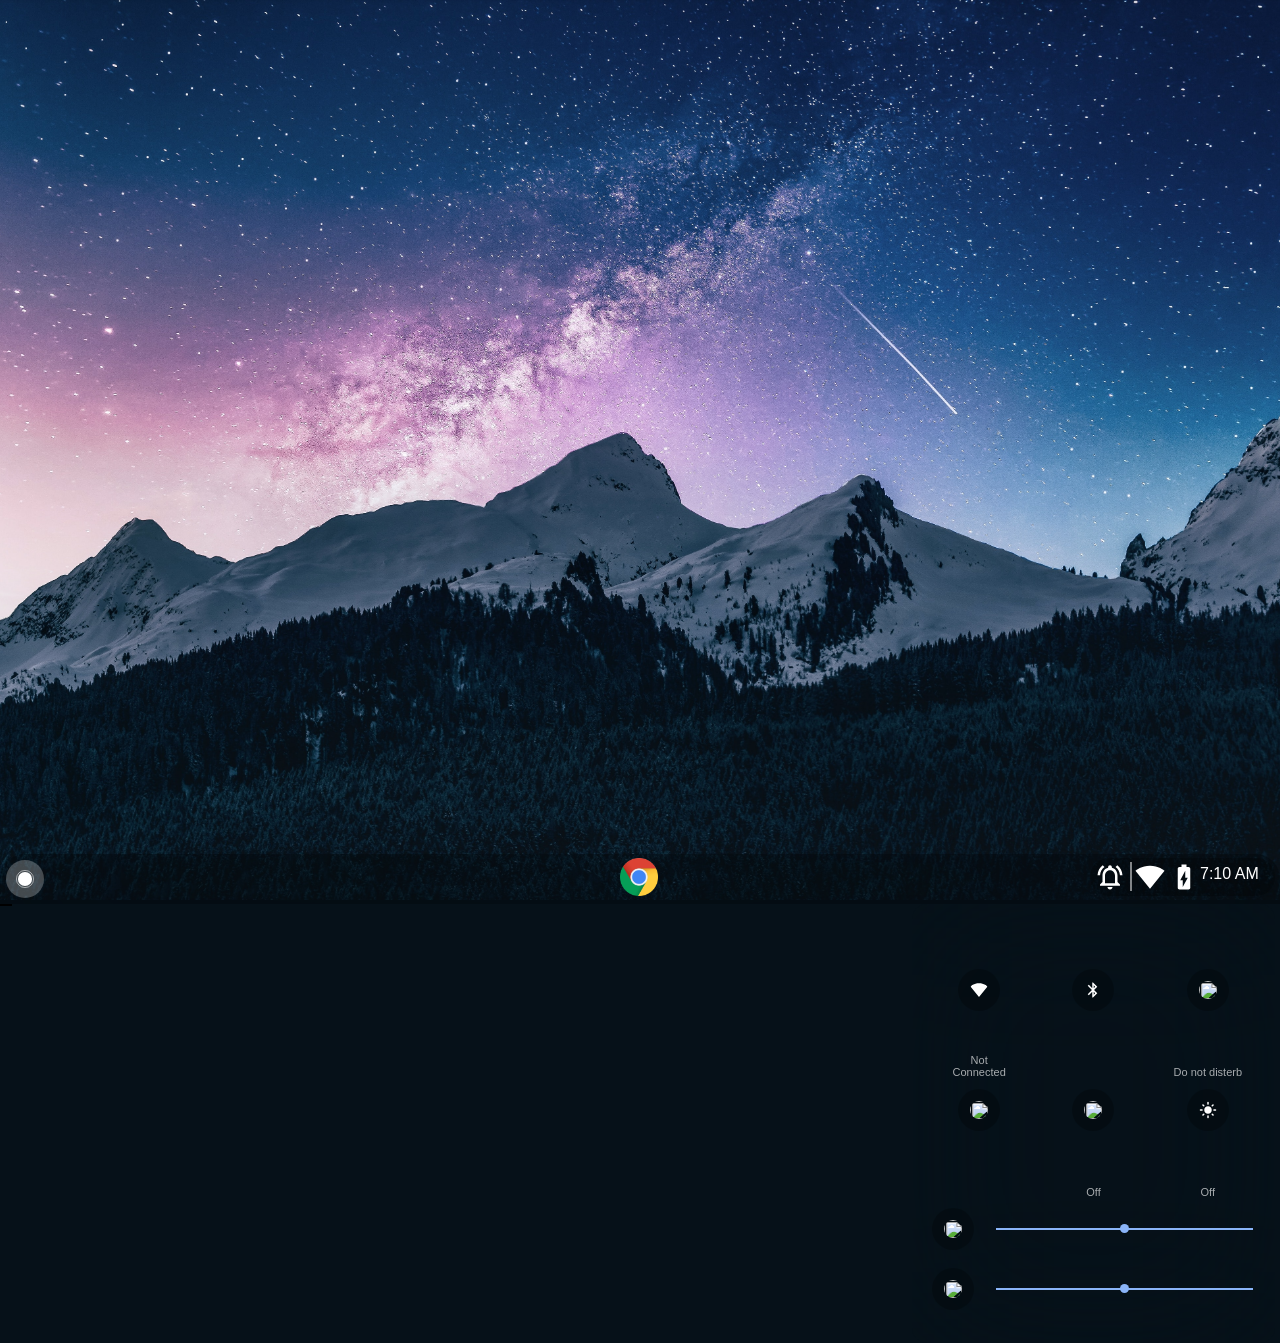
==== Chromebook/Desktop/index.html @ 968b2fc8 "split into submodule" ====
<!DOCTYPE html>
<html>
  <head>
    <!-- Google tag (gtag.js) -->
    <script async src="https://www.googletagmanager.com/gtag/js?id=G-1MG3HKSRY1"></script>
    <script>
    window.dataLayer = window.dataLayer || [];
    function gtag(){dataLayer.push(arguments);}
    gtag('js', new Date());
  
    gtag('config', 'G-1MG3HKSRY1');
    </script>
    <meta charset="utf-8">
    <meta name="viewport" content="width=device-width">
    <title>Computer Simulator | Chromebook</title>
    <link href="style.css" rel="stylesheet" type="text/css" />
	  <script src="script.js"></script>
    <script src="app.js"></script>
    <link rel="preconnect" href="https://fonts.googleapis.com">
    <link href="https://fonts.googleapis.com/icon?family=Material+Icons" rel="stylesheet">
    <link rel="preconnect" href="https://fonts.gstatic.com" crossorigin>
    <link href="https://fonts.googleapis.com/css2?family=Fredoka:wght@700&display=swap" rel="stylesheet">
    <link href="https://fonts.googleapis.com/icon?family=Material+Icons"rel="stylesheet">
    <script src="https://ajax.googleapis.com/ajax/libs/jquery/3.2.1/jquery.min.js"></script>
  </head>
  <body id="body" class="body" onload="main();" onmousemove="menuMore();">
    <div id="nightLight" class="night-light-off"></div>
    <div id="rightClick" class="rightClick">
      <table class="settings-table">
        <tr onclick="autohideShelf();">
          <td>
            <svg xmlns="http://www.w3.org/2000/svg" height="24px" viewBox="0 0 24 24" width="24px" fill="#000000"><path d="M0 0h24v24H0V0zm0 0h24v24H0V0zm0 0h24v24H0V0zm0 0h24v24H0V0z" fill="none"/><path d="M12 6c3.79 0 7.17 2.13 8.82 5.5-.59 1.22-1.42 2.27-2.41 3.12l1.41 1.41c1.39-1.23 2.49-2.77 3.18-4.53C21.27 7.11 17 4 12 4c-1.27 0-2.49.2-3.64.57l1.65 1.65C10.66 6.09 11.32 6 12 6zm-1.07 1.14L13 9.21c.57.25 1.03.71 1.28 1.28l2.07 2.07c.08-.34.14-.7.14-1.07C16.5 9.01 14.48 7 12 7c-.37 0-.72.05-1.07.14zM2.01 3.87l2.68 2.68C3.06 7.83 1.77 9.53 1 11.5 2.73 15.89 7 19 12 19c1.52 0 2.98-.29 4.32-.82l3.42 3.42 1.41-1.41L3.42 2.45 2.01 3.87zm7.5 7.5l2.61 2.61c-.04.01-.08.02-.12.02-1.38 0-2.5-1.12-2.5-2.5 0-.05.01-.08.01-.13zm-3.4-3.4l1.75 1.75c-.23.55-.36 1.15-.36 1.78 0 2.48 2.02 4.5 4.5 4.5.63 0 1.23-.13 1.77-.36l.98.98c-.88.24-1.8.38-2.75.38-3.79 0-7.17-2.13-8.82-5.5.7-1.43 1.72-2.61 2.93-3.53z"/></svg>
          </td>
          <td>
            Autohide Shelf
          </td>
          <td>
            
          </td>
        </tr>
        <tr onclick="changeShelfPos();">
          <td>
            <svg xmlns="http://www.w3.org/2000/svg" enable-background="new 0 0 24 24" height="24px" viewBox="0 0 24 24" width="24px" fill="#000000"><g><rect fill="none" height="24" width="24"/></g><g><path d="M2,6v12h2V8h10v10h2v-2h4v2h2V6H2z M20,8v2h-4V8H20z M16,14v-2h4v2H16z"/></g></svg>
          </td>
          <td>
            Shelf Position
          </td>
          <td>
            <!--&#8250;-->
          </td>
        </tr>
        <tr onclick="openWallpaper();">
          <td>
            <svg xmlns="http://www.w3.org/2000/svg" height="24px" viewBox="0 0 24 24" width="24px" fill="#000000"><path d="M0 0h24v24H0V0z" fill="none"/><path d="M19 5v14H5V5h14m0-2H5c-1.1 0-2 .9-2 2v14c0 1.1.9 2 2 2h14c1.1 0 2-.9 2-2V5c0-1.1-.9-2-2-2zm-4.86 8.86l-3 3.87L9 13.14 6 17h12l-3.86-5.14z"/></svg>
          </td>
          <td>
            Set Wallpaper
          </td>
          <td>
            
          </td>
        </tr>
      </table>
    </div>
    
    <div id="calc-app">
      <div class="calc-app-inner">
        <div class="app-menu">
          <p>Calculator</p>
          <img class="app-menu-close" src="img/close_black_24dp.svg" onclick="closeCalc();">
        </div>
      </div>
    </div>
    
    <!-- <div class="dev-console"> -->
      <div id="devConsole" class="dev-console resizable-win">
        <div id="devConsole-header" class="app-menu">
          <p>Dev Console</p>
          <img class="app-menu-close" src="img/close_black_24dp.svg" onclick="closeApp('devConsole');">
        </div>
        <div class="dev-text-container">
          <p id="devText"><span class="help">--- Type <b><i>@help</i></b> to get help ---</span><br></p>
        </div>
        <div class="dev-input-container">
          <input id="devInput" type="text" onchange="devConsoleInput();">
          <h3 onclick="devConsoleClear();">Clear</h3>
        </div>
      </div>
    <!-- </div> -->
    
    <div id="settingsWallpaper" class="settings">
      <div id="settingsWallpaperheader" class="window-Menu">
        <table>
          <tr>
            <td id="settingsMinimize" class="settings-option" onmousedown="closeWallpaper();" onmouseover="svgHover('settingsExit')" onmousemove="svgLeave('settingsExit')">
              <!--<svg xmlns='http://www.w3.org/2000/svg' height='24px' viewBox='0 0 24 24' width='24px' fill='#000000'><path d='M0 0h24v24H0V0z' fill='none'/><path d='M6 19h12v2H6v-2z'/></svg>-->
              <img id="settingsMinimize_img" src="img/minimize_black_24dp.svg">
            </td>
            <td id="settingsFull" class="settings-option" onclick="" onmouseover="svgHover('settingsFull')" onmousemove="svgLeave('settingsFull')">
              <!--<svg xmlns="http://www.w3.org/2000/svg" height="24px" viewBox="0 0 24 24" width="24px" fill="#000000"><path d="M0 0h24v24H0V0z" fill="none"/><path d="M7 14H5v5h5v-2H7v-3zm-2-4h2V7h3V5H5v5zm12 7h-3v2h5v-5h-2v3zM14 5v2h3v3h2V5h-5z"/></svg>-->
              <img id="settingsFull_img" src="img/fullscreen_black_24dp.svg">
            </td>
            <td id="settingsExit" class="settings-option" onmousedown="closeWallpaper();" onmouseover="svgHover('settingsExit')" onmousemove="svgLeave('settingsExit')">
              <!--<btn><svg xmlns="http://www.w3.org/2000/svg" height="24px" viewBox="0 0 24 24" width="24px" fill="#000000"><path d="M0 0h24v24H0V0z" fill="none"/><path d="M19 6.41L17.59 5 12 10.59 6.41 5 5 6.41 10.59 12 5 17.59 6.41 19 12 13.41 17.59 19 19 17.59 13.41 12 19 6.41z"/></svg></btn>!-->
              <img id="settingsMinimize_img" src="img/minimize_black_24dp.svg">
            </td>
          </tr>
        </table>
      </div>
      <table>
        <tr>
          <td>
            <img id="currentImg" class="currentImg"><!-- src='img/' -->
          </td>
          <td>
            <h3 id="">Currently Set</h3>
            <h2 id="currentImgName"></h2>
          </td>
        </tr>
      </table>
      <hr style="width: 75%; margin-top: -50px;">
      <div class="wallpaper-outer">
        <div class="grid-container">
          <div class="grid-item">
            <img id="selectImg1" class="selectImg" onclick="setCookie('Background', 'img/defaultWallpaper.jpg', 99999999); changeWallpaper('defaultWallpaper.jpg');" src="img/defaultWallpaper.jpg">
          </div>
          <div class="grid-item">
            <img id="selectImg1" class="selectImg" onclick="setCookie('Background', 'img/patrick-tomasso-5hvn-2WW6rY-unsplash.jpg', 99999999); changeWallpaper();" src="img/patrick-tomasso-5hvn-2WW6rY-unsplash.jpg">
          </div>
          <div class="grid-item">
            <img id="selectImg1" class="selectImg" onclick="setCookie('Background', 'img/vadim-sherbakov-NQSWvyVRIJk-unsplash.jpg', 99999999); changeWallpaper();" src="img/vadim-sherbakov-NQSWvyVRIJk-unsplash.jpg">
          </div>
          
          <div class="grid-item">
            <img id="selectImg1" class="selectImg" onclick="setCookie('Background', 'img/sora-sagano-4T_74DQL3qg-unsplash.jpg', 99999999); changeWallpaper();" src="img/sora-sagano-4T_74DQL3qg-unsplash.jpg">
          </div>
          <div class="grid-item">
            <img id="selectImg1" class="selectImg" onclick="setCookie('Background', 'img/lucas-calloch-P-yzuyWFEIk-unsplash.jpg', 99999999); changeWallpaper();" src="img/lucas-calloch-P-yzuyWFEIk-unsplash.jpg">
          </div>
          <div class="grid-item">
            <img id="selectImg1" class="selectImg" onclick="setCookie('Background', 'img/lucas-wesney-s-y2HJElONo-unsplash.jpg', 99999999); changeWallpaper();" src="img/lucas-wesney-s-y2HJElONo-unsplash.jpg">
          </div>
          
          <div class="grid-item">
            <img id="selectImg1" class="selectImg" onclick="setCookie('Background', 'img/keith-misner-h0Vxgz5tyXA-unsplash.jpg', 99999999); changeWallpaper();" src="img/keith-misner-h0Vxgz5tyXA-unsplash.jpg">
          </div>
          <div class="grid-item">
            <img id="selectImg1" class="selectImg" onclick="setCookie('Background', 'img/boxed-water-is-better-3iiyde9Zj8A-unsplash.jpg', 99999999); changeWallpaper();" src="img/boxed-water-is-better-3iiyde9Zj8A-unsplash.jpg">
          </div>
          <div class="grid-item">
            <img id="selectImg1" class="selectImg" onclick="setCookie('Background', 'img/martin-sX4lxBWV0-A-unsplash.jpg', 99999999); changeWallpaper();" src="img/martin-sX4lxBWV0-A-unsplash.jpg">
          </div>
          
          <div class="grid-item">
            <img id="selectImg1" class="selectImg" onclick="setCookie('Background', 'img/gradienta-bKESVqfxass-unsplash.jpg', 99999999); changeWallpaper();" src="img/gradienta-bKESVqfxass-unsplash.jpg">
          </div>
          <div class="grid-item">
            <img id="selectImg1" class="selectImg" onclick="setCookie('Background', 'img/milad-fakurian-CN2FEPXERRI-unsplash.jpg', 99999999); changeWallpaper();" src="img/milad-fakurian-CN2FEPXERRI-unsplash.jpg">
          </div>
          <div class="grid-item">
            <img id="selectImg1" class="selectImg" onclick="setCookie('Background', 'img/richard-horvath-_nWaeTF6qo0-unsplash.jpg', 99999999); changeWallpaper();" src="img/richard-horvath-_nWaeTF6qo0-unsplash.jpg">
          </div>
          
          <div class="grid-item">
            <img id="selectImg1" class="selectImg" onclick="setCookie('Background', 'img/sandro-katalina-k1bO_VTiZSs-unsplash.jpg', 99999999); changeWallpaper();" src="img/sandro-katalina-k1bO_VTiZSs-unsplash.jpg">
          </div>
          <div class="grid-item">
            <img id="selectImg1" class="selectImg" onclick="setCookie('Background', 'img/tim-schmidbauer-TE_lOmkKq04-unsplash.jpg', 99999999); changeWallpaper();" src="img/tim-schmidbauer-TE_lOmkKq04-unsplash.jpg">
          </div>
          <div class="grid-item">
            <img id="selectImg1" class="selectImg" onclick="setCookie('Background', 'img/pgaberski-IDNBHZTamQ8-unsplash.jpg', 99999999); changeWallpaper();" src="img/pgaberski-IDNBHZTamQ8-unsplash.jpg">
          </div>
          
          <div class="grid-item">
            <img id="selectImg1" class="selectImg" onclick="setCookie('Background', 'img/alexander-shatov-sIFCJHrUWPM-unsplash.jpg', 99999999); changeWallpaper();" src="img/alexander-shatov-sIFCJHrUWPM-unsplash.jpg">
          </div>
          <div class="grid-item">
            <img id="selectImg1" class="selectImg" onclick="setCookie('Background', 'img/alexander-shatov-niUkImZcSP8-unsplash.jpg', 99999999); changeWallpaper();" src="img/alexander-shatov-niUkImZcSP8-unsplash.jpg">
          </div>
          <div class="grid-item">
            <img id="selectImg1" class="selectImg" onclick="setCookie('Background', 'img/alexander-shatov-w-qqwn5O-4I-unsplash.jpg', 99999999); changeWallpaper();" src="img/alexander-shatov-w-qqwn5O-4I-unsplash.jpg">
          </div>
          
          <div class="grid-item">
            <img id="selectImg1" class="selectImg" onclick="setCookie('Background', 'img/nielsen101004Studios.png', 99999999); changeWallpaper();" src="img/nielsen101004Studios.png">
          </div>
          <div class="grid-item">
            <div class="form-input-div">
              <label for="file-ip-1">Upload</label>
              <br>
              <input type="file" class="file-input" id="file-ip-1" accept="image/*" onchange="showPreview(event);">
            </div>
          </div>
          <div class="grid-item">
          </div><!-- grid-item -->
        </div><!-- wallpaper-outer -->
      </div><!-- windowMenu -->
    </div><!-- settingsMain -->
    
    
    <!-- Window-Main -->
    <div id="settingsMain" class="settings">
      <div id="windowMenu" class="window-Menu">
        <table>
          <tr>
            <td id="settingsMinimize" class="settings-option" onmousedown="closeWallpaper();" onmouseover="svgHover('settingsExit')" onmousemove="svgLeave('settingsExit')">
              <!--<svg xmlns='http://www.w3.org/2000/svg' height='24px' viewBox='0 0 24 24' width='24px' fill='#000000'><path d='M0 0h24v24H0V0z' fill='none'/><path d='M6 19h12v2H6v-2z'/></svg>-->
              <img id="settingsMinimize_img" src="img/minimize_black_24dp.svg">
            </td>
            <td id="settingsFull" class="settings-option" onclick="" onmouseover="svgHover('settingsFull')" onmousemove="svgLeave('settingsFull')">
              <!--<svg xmlns="http://www.w3.org/2000/svg" height="24px" viewBox="0 0 24 24" width="24px" fill="#000000"><path d="M0 0h24v24H0V0z" fill="none"/><path d="M7 14H5v5h5v-2H7v-3zm-2-4h2V7h3V5H5v5zm12 7h-3v2h5v-5h-2v3zM14 5v2h3v3h2V5h-5z"/></svg>-->
              <img id="settingsFull_img" src="img/fullscreen_black_24dp.svg">
            </td>
            <td id="settingsExit" class="settings-option" onmousedown="closeSettings();" onmouseover="svgHover('settingsExit')" onmousemove="svgLeave('settingsExit')">
              <!--<btn><svg xmlns="http://www.w3.org/2000/svg" height="24px" viewBox="0 0 24 24" width="24px" fill="#000000"><path d="M0 0h24v24H0V0z" fill="none"/><path d="M19 6.41L17.59 5 12 10.59 6.41 5 5 6.41 10.59 12 5 17.59 6.41 19 12 13.41 17.59 19 19 17.59 13.41 12 19 6.41z"/></svg></btn>!-->
              <img id="settingsExit_img" src="img/close_black_24dp.svg">
            </td>
          </tr>
        </table>
      </div>
      <br><br>
      <hr style="width: 75%; margin-top: -50px;">
      <div class="settings-grid-container">
        <div style="" class="settings-item2">
          <b style="font-size: 18px; color: grey">Settings</b>
          <table style="border-spacing: 0 5px;" width="240px">
            <tr class="settings-menu-item">
              <td><img height="20px" src="img/signal_wifi_4_bar_black_24dp.svg"></td>
              <td class="settings-menu-button">Network</td>
            </tr>
            <tr class="settings-menu-item">
              <td><img height="20px" src="img/bluetooth_FILL0_wght400_GRAD0_opsz24.svg"></td>
              <td class="settings-menu-button">Bluetooth</td>
            </tr>
            <tr class="settings-menu-item">
              <td><img height="20px" src="img/smartphone_FILL0_wght400_GRAD0_opsz24.svg"></td>
              <td class="settings-menu-button">Connected Devices</td>
            </tr>
            <tr class="settings-menu-item">
              <td><img height="20px" src="img/account_circle_black_24dp.svg"></td>
              <td class="settings-menu-button">Accounts</td>
            </tr>
            <tr class="settings-menu-item">
              <td><img height="20px" src="img/laptop_chromebook_FILL0_wght400_GRAD0_opsz24.svg"></td>
              <td class="settings-menu-button">Device</td>
            </tr>
            <tr class="settings-menu-item">
              <td><img height="20px" src="img/brush_FILL0_wght400_GRAD0_opsz24.svg"></td>
              <td class="settings-menu-button">Personalization</td>
            </tr>
            <tr class="settings-menu-item">
              <td><img height="20px" src="img/search_black_24dp.svg"></td>
              <td class="settings-menu-button">Search and Assistant</td>
            </tr>
            <tr class="settings-menu-item">
              <td><img height="20px" src="img/security_FILL0_wght400_GRAD0_opsz24.svg"></td>
              <td class="settings-menu-button">Security and Privacy</td>
            </tr>
            <tr class="settings-menu-item">
              <td><img height="20px" src="img/apps_FILL0_wght400_GRAD0_opsz24.svg"></td>
              <td class="settings-menu-button">Apps</td>
            </tr>
          </table>
        </div>
        <!--<div class="settings-item1">
          <div id="settingSearch" class="settingSearch">
            <table class="settings-search-outer">
              <tr class="settings-search-inner">
                <td>
                  <img class="settings-search-img" src="img/search_black_24dp.svg">
                </td>
                <td>
                  <input id="settingsSearchImg" class="settings-search-input" type="input" placeholder="Search settings">
                </td>
              </tr>
            </table>
          </div>
        </div>!-->
        <div id="settingsDashboard" class="settings-dashboard">
        <div>
          <div class="settings-dashboard-inner">
            <div class="settings-card">
              
              <p class="card-header">Network</p>
              <div class="card-inner">
                <div class="card-row">
                  <div class="card-row-left">
                    <img src="img/signal_wifi_4_bar_black_24dp.svg">
                    <div class="card-row-text">
                      <p class="card-row-header">Wi-Fi</p>
                      <p class="card-row-sub">Off</p>
                    </div>
                  </div>
                  <div class="card-row-right">
                    <p class="card-row-open">></p>
                  </div>
                </div>
                <hr>
                <div class="card-row">
                  <div class="card-row-left">
                    <div class="card-row-text">
                      <p class="card-row-header">Add Connection</p>
                    </div>
                  </div>
                  <div class="card-row-right">
                    <p class="card-row-open">></p>
                  </div>
                </div>
              </div>
              
              <br>
              
              <p class="card-header">Network</p>
              <div class="card-inner">
                <div class="card-row">
                  <div class="card-row-left">
                    <img src="img/bluetooth_FILL0_wght400_GRAD0_opsz24.svg">
                    <div class="card-row-text">
                      <p class="card-row-header">Bluetooth</p>
                      <p class="card-row-sub">Off</p>
                    </div>
                  </div>
                  <div class="card-row-right">
                    <p class="card-row-open">></p>
                  </div>
                </div>
              </div>
              
              <br>
              
              <p class="card-header">Connected Devices</p>
              <div class="card-inner">
                <div class="card-row">
                  <div class="card-row-left">
                    <img src="img/smartphone_FILL0_wght400_GRAD0_opsz24.svg">
                    <div class="card-row-text">
                      <p class="card-row-header">Android Phone</p>
                      <p class="card-row-sub">No eligible devices. <a href="https://support.google.com/chromebook/?p=multi_device&b=celes-signed-mp-v2keys">Learn more</a></p>
                    </div>
                  </div>
                  <div class="card-row-right">
                    <p class="card-row-open">></p>
                  </div>
                </div>
                <hr>
                <div class="card-row">
                  <div class="card-row-left">
                    <img src="img/mobile_screen_share_black_24dp.svg">
                    <div class="card-row-text">
                      <p class="card-row-header">Nearby Share</p>
                      <p class="card-row-sub">Share files with people around you. <a href="https://support.google.com/chromebook/?p=multi_device&b=celes-signed-mp-v2keys">Learn more</a></p>
                    </div>
                  </div>
                  <div class="card-row-right">
                    <p class="card-row-open">></p>
                  </div>
                </div>
              </div>
              
              <br>
              
              <p class="card-header">Accounts</p>
              <div class="card-inner">
                <div class="card-row">
                  <div class="card-row-left">
                    <img src="img/account_circle_black_24dp.svg">
                    <div class="card-row-text">
                      <p class="card-row-header">Currently signed in as <span id="settings-user"></span></p>
                      <p class="card-row-sub">1 Google Account</p>
                    </div>
                  </div>
                  <div class="card-row-right">
                    <p class="card-row-open">></p>
                  </div>
                </div>
                <hr>
                <div class="card-row">
                  <div class="card-row-left">
                    <img src="img/sync_black_24dp.svg">
                    <div class="card-row-text">
                      <p class="card-row-header">Sync and Google services</p>
                    </div>
                  </div>
                  <div class="card-row-right">
                    <p class="card-row-open">></p>
                  </div>
                </div>
              </div>
              
              <br>
              
              <p class="card-header">Device</p>
              <div class="card-inner">
                <div class="card-row">
                  <div class="card-row-left">
                    <div class="card-row-text">
                      <p class="card-row-header">Touchpad</p>
                    </div>
                  </div>
                  <div class="card-row-right">
                    <p class="card-row-open">></p>
                  </div>
                </div>
                
                <hr>
                <div class="card-row">
                  <div class="card-row-left">
                    <div class="card-row-text">
                      <p class="card-row-header">Keyboard</p>
                    </div>
                  </div>
                  <div class="card-row-right">
                    <p class="card-row-open">></p>
                  </div>
                </div>
                
                <hr>
                <div class="card-row">
                  <div class="card-row-left">
                    <div class="card-row-text">
                      <p class="card-row-header">Displays</p>
                    </div>
                  </div>
                  <div class="card-row-right">
                    <p class="card-row-open">></p>
                  </div>
                </div>
                
                <hr>
                <div class="card-row">
                  <div class="card-row-left">
                    <div class="card-row-text">
                      <p class="card-row-header">Storage Managment</p>
                    </div>
                  </div>
                  <div class="card-row-right">
                    <p class="card-row-open">></p>
                  </div>
                </div>
                
                <hr>
                <div class="card-row">
                  <div class="card-row-left">
                    <div class="card-row-text">
                      <p class="card-row-header">Keyboard</p>
                    </div>
                  </div>
                  <div class="card-row-right">
                    <p class="card-row-open">></p>
                  </div>
                </div>
              </div>
              
              <br>
              
              <p class="card-header">Personalization</p>
              <div class="card-inner">
                <div class="card-row">
                  <div class="card-row-left">
                    <div class="card-row-text">
                      <p class="card-row-header">Change device account image</p>
                    </div>
                  </div>
                  <div class="card-row-right">
                    <p class="card-row-open">></p>
                  </div>
                </div>
                
                <hr>
                <div class="card-row">
                  <div class="card-row-left">
                    <div class="card-row-text">
                      <p class="card-row-header">Wallpaper</p>
                      <p class="card-row-sub">Open the wallpaper app</p>
                    </div>
                  </div>
                  <div class="card-row-right">
                    <p class="card-row-open">></p>
                  </div>
                </div>
                
                <hr>
                <div class="card-row">
                  <div class="card-row-left">
                    <div class="card-row-text">
                      <p class="card-row-header">Screen saver</p>
                      <p class="card-row-sub">Disabled</p>
                    </div>
                  </div>
                  <div class="card-row-right">
                    <p class="card-row-open">></p>
                  </div>
                </div>
              </div>
              
              <br>
              
              <p class="card-header">Search and Assistant</p>
              <div class="card-inner">
                <div class="card-row">
                  <div class="card-row-left">
                    <div class="card-row-text">
                      <p class="card-row-header">Search</p>
                    </div>
                  </div>
                  <div class="card-row-right">
                    <p class="card-row-open">></p>
                  </div>
                </div>
                
                <hr>
                <div class="card-row">
                  <div class="card-row-left">
                    <div class="card-row-text">
                      <p class="card-row-header">Google Assistant</p>
                      <p class="card-row-sub">Enabled</p>
                    </div>
                  </div>
                  <div class="card-row-right">
                    <p class="card-row-open">></p>
                  </div>
                </div>
              </div>
              
              <br>
              
              <p class="card-header">Security and Privacy</p>
              <div class="card-inner">
                <div class="card-row">
                  <div class="card-row-left">
                    <div class="card-row-text">
                      <p class="card-row-header">Lock Screen</p>
                      <p class="card-row-sub">Sign in automatically</p>
                    </div>
                  </div>
                  <div class="card-row-right">
                    <p class="card-row-open">></p>
                  </div>
                </div>
                
                <hr>
                <div class="card-row">
                  <div class="card-row-left">
                    <div class="card-row-text">
                      <p class="card-row-header">Manage other people</p>
                    </div>
                  </div>
                  <div class="card-row-right">
                    <p class="card-row-open">></p>
                  </div>
                </div>
                
                <hr>
                <div class="card-row">
                  <div class="card-row-left">
                    <div class="card-row-text">
                      <p class="card-row-header">Help improve ChromeOS features</p>
                      <p class="card-row-sub">Automatically sends crash reports as well as diagnostic and usage data to Google</p>
                    </div>
                  </div>
                  <div class="card-row-right">
                    <p class="card-row-open">></p>
                  </div>
                </div>
                
                <hr>
                <div class="card-row">
                  <div class="card-row-left">
                    <div class="card-row-text">
                      <p class="card-row-header">Suggest new content to explore</p>
                      <p class="card-row-sub">Includes apps, webpages, and more. Sends statistics to improve suggestions only if you’ve chosen to share usage data. <a href="https://support.google.com/chromebook/?p=explorecontent">Learn more</a></p>
                    </div>
                  </div>
                  <div class="card-row-right">
                    <p class="card-row-open">></p>
                  </div>
                </div>
                
                <hr>
                <div class="card-row">
                  <div class="card-row-left">
                    <div class="card-row-text">
                      <p class="card-row-header">Enable Verified Acces</p>
                    </div>
                  </div>
                  <div class="card-row-right">
                    <p class="card-row-open">></p>
                  </div>
                </div>
                
                <hr>
                <div class="card-row">
                  <div class="card-row-left">
                    <div class="card-row-text">
                      <p class="card-row-header">Use secure DNS</p>
                      <p class="card-row-sub">Determines how to connect to websites over a secure connection</p>
                    </div>
                  </div>
                  <div class="card-row-right">
                    <p class="card-row-open">></p>
                  </div>
                </div>
              </div>
              
              <br>
              
              <p class="card-header">Security and Privacy</p>
              <div class="card-inner">
                <div class="card-row">
                  <div class="card-row-left">
                    <div class="card-row-text">
                      <p class="card-row-header">Lock Screen</p>
                      <p class="card-row-sub">Sign in automatically</p>
                    </div>
                  </div>
                  <div class="card-row-right">
                    <p class="card-row-open">></p>
                  </div>
                </div>
                
                <hr>
                <div class="card-row">
                  <div class="card-row-left">
                    <div class="card-row-text">
                      <p class="card-row-header">Manage other people</p>
                    </div>
                  </div>
                  <div class="card-row-right">
                    <p class="card-row-open">></p>
                  </div>
                </div>
                
                <hr>
                <div class="card-row">
                  <div class="card-row-left">
                    <div class="card-row-text">
                      <p class="card-row-header">Help improve ChromeOS features and performance</p>
                      <p class="card-row-sub">Automatically sends crash reports as well as diagnostic and usage data to Google</p>
                    </div>
                  </div>
                  <div class="card-row-right">
                    <p class="card-row-open">></p>
                  </div>
                </div>
                
                <hr>
                <div class="card-row">
                  <div class="card-row-left">
                    <div class="card-row-text">
                      <p class="card-row-header">Suggest new content to explore</p>
                      <p class="card-row-sub">Includes apps, webpages, and more. Sends statistics to improve suggestions only if you’ve chosen to share usage data. <a href="https://support.google.com/chromebook/?p=explorecontent">Learn more</a></p>
                    </div>
                  </div>
                  <div class="card-row-right">
                    <p class="card-row-open">></p>
                  </div>
                </div>
              </div>
                
                <hr>
                <p class="card-header">Security and Privacy</p>
                <div class="card-inner">
                <div class="card-row">
                  <div class="card-row-left">
                    <div class="card-row-text">
                      <p class="card-row-header">Manage your apps</p>
                    </div>
                  </div>
                  <div class="card-row-right">
                    <p class="card-row-open">></p>
                  </div>
                </div>
                
                <hr>
                <div class="card-row">
                  <div class="card-row-left">
                    <div class="card-row-text">
                      <p class="card-row-header">Notifications</p>
                      <p class="card-row-sub">29 Apps</p>
                    </div>
                  </div>
                  <div class="card-row-right">
                    <p class="card-row-open">></p>
                  </div>
                </div>
                
                <hr>
                <div class="card-row">
                  <div class="card-row-left">
                    <div class="card-row-text">
                      <p class="card-row-header">Google Play Store</p>
                      <p class="card-row-sub">Install apps and games from Google Play on your Chromebook. Learn more</p>
                    </div>
                  </div>
                  <div class="card-row-right">
                    <p class="card-row-open">></p>
                  </div>
                </div>
                
                <hr>
                <div class="card-row">
                  <div class="card-row-left">
                    <div class="card-row-text">
                      <p class="card-row-header">Restore apps on restore</p>
                      <p class="card-row-sub">Install apps and games from Google Play on your Chromebook. Learn more</p>
                    </div>
                  </div>
                  <div class="card-row-right">
                    <p class="card-row-open">></p>
                  </div>
                </div>
              </div>
              </div>
              
            </div>
          </div>
          <!-- <table class="settings-dashboard-inner" id="connectionsItem">
            <p>Network</p>
            <tr style="border: 1px solid black;" class="settings-item6">
              <div>
                <img class="settings-element-icon" src="img/signal_wifi_4_bar_black_24dp.svg">
                <div class="settings-element settings-element-name" style="width: 150px">
                  Wi-Fi
                </div>
                <div class="settings-element settings-element-right">
                  <div style="width: 20px; text-align:center; margin-left: 862px;">|</div>
                  <div style="width: 40px; text-align:center;;">></div>
                </div>
              </div>
              <hr>
              <div>
                <div class="settings-element">
                  Other
                </div>
                <div class="settings-element">
                  
                </div>
                <div class="settings-element">
                  
                </div>
                <div class="settings-element">
                  Icon 4
                </div>
              </div>
            </tr>
            
            <p>Bluetooth</p>
            <tr class="settings-item6">
              
            </tr>
            
            <p>Connected Devices</p>
            <tr class="settings-item6">
              
            </tr>
            
            <p>Accounts</p>
            <tr class="settings-item6">
              
            </tr>
            
            <p>Device</p>
            <tr class="settings-item6">
              
            </tr>
            
            <p>Personalization</p>
            <tr class="settings-item6">
              
            </tr>
            
            <p>Search and Assistant</p>
            <tr class="settings-item6">
              
            </tr>
            
            <p>Security and Privacy</p>
            <tr class="settings-item6">
              
            </tr>
            
            <p>Apps</p>
            <tr class="settings-item6">
              
            </tr>
            
            <p>Personalization</p>
            <tr class="settings-item6">
              
            </tr>
            
            <p>Date and time</p>
            <tr class="settings-item6">
              
            </tr>
            
            <p>Language and inputs</p>
            <tr class="settings-item6">
              
            </tr>
            
            <p>Files</p>
            <tr class="settings-item6">
              
            </tr>
            
            <p>Print and scan</p>
            <tr class="settings-item6">
              
            </tr>
            
            <p>Developers</p>
            <tr class="settings-item6">
              
            </tr>
            
            <p>Accessibility</p>
            <tr class="settings-item6">
              
            </tr>
            
            <p>Reset Settings</p>
            <tr class="settings-item6">
              
            </tr>
          </table> !-->
        </div>
        </div>
        <div class="settings-item6">
          Accounts
          <table id="accountsItem">
            
          </table>
        </div>
        <div class="settings-item7">
          Device
          <table id="deviceItem">
            
          </table>
        </div>
        <div class="settings-item8">
          Personalization
          <table id="personalizationItem">
            
          </table>
        </div>
        <div class="settings-item9">
          Security
          <table id="securityItem">
            
          </table>
        </div>
      </div>
      
    </div><!-- settingsMain -->
    <!-- onfocus="FocusApp($(this), true);" onfocus="FocusApp($(this));"-->
    <!-- <div id="window-App" class="window-App resizable-win" onclick="document.getElementById('searchApps').className = 'searchApps-Closed'"> -->
      <div id="app-Chrome" class="window-App resizable-win" onclick="document.getElementById('searchApps').className = 'searchApps-Closed';">
        <div id="app-Chrome-header"> 
          <div id="windowMenu" class="window-Menu">
            <table>
              <tr>
                <td id="settingsMinimize" class="settings-option" onmousedown="closeApp('app-Chrome');" onmouseover="svgHover('settingsExit')" onmousemove="svgLeave('settingsExit')">
                  <!--<svg xmlns='http://www.w3.org/2000/svg' height='24px' viewBox='0 0 24 24' width='24px' fill='#000000'><path d='M0 0h24v24H0V0z' fill='none'/><path d='M6 19h12v2H6v-2z'/></svg>-->
                  <img id="settingsMinimize_img" src="img/minimize_black_24dp.svg">
                </td>
                <td id="settingsFull" class="settings-option" onclick="" onmouseover="svgHover('settingsFull')" onmousemove="svgLeave('settingsFull')">
                  <!--<svg xmlns="http://www.w3.org/2000/svg" height="24px" viewBox="0 0 24 24" width="24px" fill="#000000"><path d="M0 0h24v24H0V0z" fill="none"/><path d="M7 14H5v5h5v-2H7v-3zm-2-4h2V7h3V5H5v5zm12 7h-3v2h5v-5h-2v3zM14 5v2h3v3h2V5h-5z"/></svg>-->
                  <img id="settingsFull_img" src="img/fullscreen_black_24dp.svg">
                </td>
                <td id="settingsExit" class="settings-option" onmousedown="closeApp('app-Chrome');" onmouseover="svgHover('settingsExit')" onmousemove="svgLeave('settingsExit')">
                  <!--<btn><svg xmlns="http://www.w3.org/2000/svg" height="24px" viewBox="0 0 24 24" width="24px" fill="#000000"><path d="M0 0h24v24H0V0z" fill="none"/><path d="M19 6.41L17.59 5 12 10.59 6.41 5 5 6.41 10.59 12 5 17.59 6.41 19 12 13.41 17.59 19 19 17.59 13.41 12 19 6.41z"/></svg></btn>!-->
                  <img id="settingsExit_img" src="img/close_black_24dp.svg">
                </td>
              </tr>
            </table>
          </div><!-- windowMenu -->
        </div>
        <div id="Chrome-inner" class="Chrome-inner">
          <img id="app-Chrome-Logo" class="app-Chrome-Logo" src="img/googlelogo_color_272x92dp.png">
          <div id="search-Chrome" class="searchApps-Chrome">
            <img id="app-Chrome-SearchImg" class="app-Chrome-SearchImg" onclick="openApp('app-Chrome');" src="img/search_black_24dp.svg">
            <input id="app-Chrome-Input" class="app-Chrome-Input" type="input" onchange="googleSearch(this.value);">
          </div>
        </div>
        <!-- <iframe id="chrome-iframe" src="https://www.youtube.com/embed/uD4izuDMUQA?rel=0&modestbranding=1&autohide=1&showinfo=0&controls=0" frameborder="0" allowfullscreen></iframe> -->
      </div><!-- app-Chrome -->
    <!-- </div>window-App -->
    
    <div id="desktop" class="desktop" onmouseenter="deskClick();" onmousedown="closeWallpaper();" onclick="rightClick('close'); deskClick();">
      <img id="background" class="background" src="img/defaultWallpaper.jpg" alt="defaultWallpaper">
      <div id="searchApps" class="searchApps-Closed">
        <div id="searchApps-Center" class="searchApps-Center">
          <br>
          <img id="searchApps-Center-Drag" class="searchApps-Center-Drag" src="img/keyboard_arrow_up_white_24dp.svg" onclick="toggleSearchAppsBig();">
          <div id="searchApps-Chrome" class="searchApps-Chrome">
            <img id="searchChromeApp" class="searchChromeApp" onclick="openApp('app-Chrome');" src="img/search_black_24dp.svg">
            <input id="searchChromeInput" class="searchChromeInput" type="input" onchange="googleSearch(this.value);">
          </div>
        </div>  <!-- searchApps-Center -->
        <div id="searchApps-Apps">
          <div id="Apps-Container">
            
          </div>
        </div>
      </div><!-- searchApps -->
      <div class="deskMenuHover" onmouseover="showDesk()" onmouseleave="hideDesk()"></div>
      <div id="deskMenu" class="deskMenu" onmouseover="showDesk()" onmouseleave="hideDesk()">
        <svg onclick="toggleSearchApps();" height="50px" id="chromeApps" class="chromeApps" xmlns="http://www.w3.org/2000/svg" xmlns:xlink="http://www.w3.org/1999/xlink" viewBox="0 0 480 480" shape-rendering="geometricPrecision" text-rendering="geometricPrecision"><ellipse rx="49.20027" ry="49.20027" transform="matrix(3.709339 0 0 3.709339 240 240)" fill="#fff" fill-opacity="0.25" stroke-width="0"/><ellipse rx="49.20027" ry="49.20027" transform="matrix(1.676191 0 0 1.676191 240 240)" fill="rgba(210,219,237,0)" stroke="#fff" stroke-width="3"/><ellipse rx="49.20027" ry="49.20027" transform="matrix(1.379491 0 0 1.379484 240 240)" fill="#fff" stroke="rgba(255,255,255,0)" stroke-width="3"/></svg>
        <p id="log"></p>
        <div id="desktopMenu-Center" class="desktopMenu-Center">
          <img id="chromeApp" class="chromeApp" onclick="openApp('app-Chrome');" onmouseover="changeHoverMenu('Chrome <br> <b>Exit: Ctrl+W</b>', 'open')" onmouseleave="changeHoverMenu('', 'close')" src="img/Google_Chrome_icon_(September_2014).svg.png">
        </div><!-- deskMenu-Center -->
        <div id="desktopMenu-Right" class="desktopMenu-Right">
          <div id="desktopMenu-More" class="desktopMenu-More" onmousedown="toggleMoreOptions();">
            <img id="desktopMenu-More-Notif" class="desktopMenu-More-Notif" src="img/notifications_active_white_24dp.svg">
            <hr id="desktopMenu-More-Divider" class="desktopMenu-More-Divider">
            <img id="desktopMenu-More-Wifi" class="desktopMenu-More-Wifi" src="img/signal_wifi_4_bar_white_24dp.svg" onmouseover="hoverMenuWifiSet();" onmouseleave="changeHoverMenu('', 'close')">
            <img id="desktopMenu-More-Batt" class="desktopMenu-More-Batt" src="img/battery_unknown_white_24dp.svg" onmouseover="hoverMenuBatteryGet();" onmouseleave="changeHoverMenu('', 'close')">
            <p id="desktopMenu-More-Time" class="desktopMenu-More-Time" onmouseover="getDate('hoverMenu-Text')" onmouseleave="changeHoverMenu('', 'close')"></p>
          </div><!-- deskMenu-More -->
        </div><!-- desktopMenu-Right -->
      </div><!-- deskMenu -->
      <div id="desktopMenu-More-Options" class="desktopMenu-More-Options-Closed" onmouseover="showDesk()" onmouseleave="hideDesk(); if(autoHide == true){toggleMoreOptions();}">
        <div id="desktopMenu-More-Options-Body" class="desktopMenu-More-Options-Closed-Body">
          <div id="desktopMenu-More-Options-Acc" class="desktopMenu-More-Options-Acc-Closed"></div>
          <div id="desktopMenu-More-Options-SignOut" class="desktopMenu-More-Options-SignOut-Closed" onclick="logOut(); console.log('Loging Out')"><div id="desktopMenu-More-Options-SignOut-Inner" class="desktopMenu-More-Options-SignOut-Closed-Inner" style="padding: 6px; width: 60px;">Sign out</div></div>
          <div id="desktopMenu-More-Options-Power" class="desktopMenu-More-Options-Power-Closed" onclick="power();"></div>
          <div id="desktopMenu-More-Options-Lock" class="desktopMenu-More-Options-Lock-Closed" onclick="lock();"></div>
          <div id="desktopMenu-More-Options-Settings" class="desktopMenu-More-Options-Settings-Closed" onclick="openSettings(); toggleMoreOptions();"></div>
          <div id="desktopMenu-More-Options-Dev" class="desktopMenu-More-Options-Dev-Closed" onclick="openApp('devConsole'); toggleMoreOptions();"></div>
          <div id="desktopMenu-More-Options-Big" class="desktopMenu-More-Options-Big-Open">
            <div class="desktopMenu-More-Options-Big-Inner">
              <div class="desktopMenu-More-Options-Big-Row">
                <div class="desktopMenu-More-Options-Big-Item">
                  <img id="Menu-Wifi-Icon" src="img/signal_wifi_4_bar_white_24dp.svg">
                  <div>
                    <p id="Menu-Wifi-Status">Wifi</p>
                    <p id="Menu-Wifi-SubStatus" class="subtitle">Not Connected</p>
                  </div>
                </div>
                <div class="desktopMenu-More-Options-Big-Item">
                  <img id="Menu-Bluetooth-Icon" src="img/bluetooth_white_24dp.svg">
                  <div>
                    <p id="Menu-Bluetooth-Status">Bluetooth</p>
                    <!-- <p class="subtitle">Off</p> !-->
                  </div>
                </div>
                <div class="desktopMenu-More-Options-Big-Item">
                  <img src="img/donotdisturb.svg">
                  <div>
                    <p>Notifications</p>
                    <p class="subtitle">Do not disterb</p>
                  </div>
                </div>
              </div>

              <div class="desktopMenu-More-Options-Big-Row">
                <div class="desktopMenu-More-Options-Big-Item">
                  <img src="img/screencapture.svg">
                  <div>
                    <p>Screen <br> Capture</p>
                  </div>
                </div>
                <div class="desktopMenu-More-Options-Big-Item">
                  <img src="img/nearbyvisibility.svg">
                  <div>
                    <p>Nearby Visibility</p>
                    <p class="subtitle">Off</p>
                  </div>
                </div>
                <div class="options-circ-btn desktopMenu-More-Options-Big-Item">
                  <img id="Menu-NightLight-Icon" src="img/day_mode_white.svg" onclick="toggleNightLight();">
                  <div class="">
                    <p>Night Light</p>
                    <p id="Menu-NightLight-SubStatus" class="subtitle">Off</p>
                  </div>
                </div>
              </div>
            </div>
          </div>
          
          <div class="desktopMenu-More-Options-Range">
            <div class="desktopMenu-More-Options-Range-Inner">
              <div class="desktopMenu-More-Options-Range-Row">
                <img src="img/volume.svg">
                <input type="range" value=50 min=0 max=100/>
              </div>
              <div class="desktopMenu-More-Options-Range-Row">
                <img src="img/volume.svg">
                <input type="range" value=50 min=0 max=100/>
              </div>
            </div>
          </div>
            
        </div>
      </div><!-- desktopMenuMoreOptions -->
    </div><!-- desktop -->
    <div id="hoverMenu" class="hoverMenu">
      <p id="hoverMenu-Text" class="hoverMenu-Text"></p>
  </div>
  </body>
</html>
---- Chromebook/Desktop/style.css ----
:root {
  --menuHeight: 50px;
}

.body {
  margin: 0;
  font-family: 'Noto Sans', sans-serif;
  background-color: #061119;
  overflow: hidden;
}

.body-debug {
  margin: 0;
  font-family: 'Noto Sans', sans-serif;
  background-color: #061119;
  overflow: show;
}

.desktop {
  background-color: #061119;
}

.background {
  width: 100vw;
  height: 100vh;
  object-fit:cover;
}

/* Desktop Menu */
.deskMenuHover {
  width: 100vw;
  height: var(--menuHeight);
  position: fixed;
  margin-top: calc(var(--menuHeight) / -1);
  border-top-left-radius: 25px;
  border-top-right-radius: 25px;
  z-index: 999;
}

.deskMenu {
  width: 100vw;
  height: var(--menuHeight);
  position: fixed;
  background-color: rgba(0, 0, 0, 0.25);
  margin-top: calc(var(--menuHeight) / -1);
  border-top-left-radius: 25px;
  border-top-right-radius: 25px;
  z-index: 1000;
  transition-duration: 1s;
  backdrop-filter: blur(75px);
  webkit-backdrop-filter: blur(75px);
}

.deskMenu-hidden {
  width: 100vw;
  height: var(--menuHeight);
  position: fixed;
  background-color: rgba(0, 0, 0, 0.25);
  margin-top: calc(var(--menuHeight));
  border-top-left-radius: 25px;
  border-top-right-radius: 25px;
  z-index: 1000;
  transition-duration: 1s;
  backdrop-filter: blur(75px);
  webkit-backdrop-filter: blur(75px);
}

/* Search Apps SVG */
.chromeApps {
  float: left;
  cursor: pointer;
}

#searchApps {
  display: flex;
  align-items: center;
  flex-flow: column nowrap;
  flex-grow: auto;
}

/* Search Apps Button (Meta action) */
.searchApps-Closed {
  width: 100vw;
  height: var(--menuHeight);
  position: fixed;
  background-color: rgba(255, 255, 255, 0);
  color: rgba(0, 0, 0, 0);
  margin-top: calc(var(--menuHeight) / -1);
  border-top-left-radius: 25px;
  border-top-right-radius: 25px;
  transition-duration: 0.5s;
  visibility: hidden;
  z-index: 1000;
  backdrop-filter: blur(75px);
  webkit-backdrop-filter: blur(75px);
}

.searchApps-Open {
  width: 100vw;
  height: calc(var(--menuHeight) + 232px);
  position: fixed;
  background-color: rgba(0, 0, 0, 0.25);
  color: rgba(0, 0, 0, 1);
  margin-top: calc(calc(var(--menuHeight) + 232px) / -1);
  border-top-left-radius: 25px;
  border-top-right-radius: 25px;
  transition-duration: 0.5s;
  visibility: show;
  z-index: 1000;
  backdrop-filter: blur(75px);
  webkit-backdrop-filter: blur(75px);
}

.searchApps-More {
  width: 100vw;
  height: calc(100vh);
  position: fixed;
  background-color: rgba(0, 0, 0, 0.25);
  color: rgba(0, 0, 0, 1);
  margin-top: calc(-100vh);
  border-top-left-radius: 0;
  border-top-right-radius: 0;
  transition-duration: 0.5s;
  visibility: show;
  z-index: 1000;
  backdrop-filter: blur(75px);
  webkit-backdrop-filter: blur(75px);
}

.searchApps-Center {
  width: 560px;
  display: flex;
  align-items: center;
  flex-direction: column;
  margin-bottom: 50px;
}

#searchApps-Apps {
  position: relative;
  background: green;
  transition-duration: 0.5s;
  opacity: 0;
  height: 75%;
  width: 75%;
  display: flex;
  justify-content: left;
}

#Apps-Container {
  --icon-dimension: 100px;
  background: rgba(0, 0, 0, 0.6);
  position: relative;
  height: 100%;
  width: 95%;
  display: grid;
  grid-template-columns: repeat(5, minmax(100px, 1fr)); /* Adjust 100px as needed */
  gap: 1rem; /* Adjust as needed for spacing between items */
  justify-items: center;
  align-content: start;
  row-gap: 90px;
  /* display: flex;
  flex-flow: row wrap;
  column-gap: calc(111% / 5 - var(--icon-dimension));
  row-gap: calc(111% / 4 - var(--icon-dimension)); */
}

.searchApps-Chrome {
  width: 560px;
  height: 50px;
  background-color: white;
  margin-left: calc(50% - 280px);
  margin-top: 80px;
  transition-duration: 0.5s;
  border-radius: 50px;
  display: flex;
  justify-content: center;
}


/* Pinned Apps */
.desktopMenu-Center {
    display: inline-block;
    margin-left: calc(50vw - calc(var(--menuHeight) + 20px));/* desktop menu apps */
    margin-top: calc(calc(var(--menuHeight) / -1) + 38px);
    width:100px;
}

.desktopMenu-Right {
  float:right;
  width: auto;
  margin-right: 5px;
}

.desktopMenu-More {
  background-color: rgba(0, 0, 0, 0.25);
  width: 185px;
  height: calc(var(--menuHeight) - 12px);
  margin-top: calc(var(--menuHeight) - 62px);
  border-radius: 50px;
  z-index: 1000;
}

.desktopMenu-More-Notif {
  height: calc(var(--menuHeight) - 20px);
  margin-top: calc(var(--menuHeight) - 46px);
  margin-left: 5px;
  cursor: pointer;
}

.desktopMenu-More-Divider {
  height: calc(var(--menuHeight) - 23px);
  border: solid 0.1px rgba(255, 255, 255, 0.50);
  width: 0.1px;
  margin-top: calc(var(--menuHeight) - 84px);
  margin-left: 40px;
}

.desktopMenu-More-Wifi {
  height: calc(var(--menuHeight) - 20px);
  transform: translate(0px, -37px);
  margin-left: 45px;
  cursor: pointer;
}

.desktopMenu-More-Batt {
  height: calc(var(--menuHeight) - 20px);
  transform: translate(0px, -37px);
  margin-left: 0px;
  cursor: pointer;
}

.desktopMenu-More-Time {
  margin-top: -68px;
  margin-left: 110px;
  color: white;
  cursor: pointer;
}

.desktopMenu-More-Options-Closed {
  margin-top: 0px;
  margin-left: calc(100% - 368px);
  width: 363px;
  height: 439px;
  background-color: rgba(255, 255, 255, 0);
  position: absolute;
  color: rgba(255, 255, 255, 0);
  border-radius: 15px;
  transition-duration: 0.75s;
  z-index: 1000;
  backdrop-filter: blur(75px);
  webkit-backdrop-filter: blur(75px);
}

.desktopMenu-More-Options-Open {
  margin-top: -500px;
  margin-left: calc(100% - 368px);
  width: 363px;
  height: 439px;
  background-color: rgba(0, 0, 0, 0.25);
  position: absolute;
  color: white;
  border-radius: 15px;
  transition-duration: 0.5s;
  z-index: 1000;
  backdrop-filter: blur(75px);
  webkit-backdrop-filter: blur(75px);
}

#desktopMenu-More-Options-Body {
  margin: 10px;
}

.desktopMenu-More-Options-Acc-Closed {
  background-color: rgba(255, 255, 255, 0);
  border-radius: 25px;
  width: 50px;
  height: 50px;
  background-image: url("");
  object-fit: cover;
  cursor: pointer;
  transition-duration: 0.25s;
  position: fixed;
}

.desktopMenu-More-Options-Acc-Open {
  background-color: rgba(0, 0, 0, 0.25);
  border-radius: 25px;
  width: 50px;
  height: 50px;
  background-image: url("img/account_circle_white_24dp.png");
  object-fit: cover;
  cursor: pointer;
  transition-duration: 0s;
  position: fixed;
}

.desktopMenu-More-Options-SignOut-Closed {
  background-color: rgba(255, 255, 255, 0);
  border-radius: 25px;
  width: 75px;
  height: 35px;
  cursor: pointer;
  margin-left: 0px;
  margin-top: 7.5px;
  transition-duration: 0.25s;
  position: fixed;
  font-size: 15px;
}

.desktopMenu-More-Options-SignOut-Open {
  background-color: rgba(0, 0, 0, 0.25);
  border-radius: 25px;
  width: 75px;
  height: 35px;
  cursor: pointer;
  margin-left: 60px;
  margin-top: 7.5px;
  transition-duration: 0s;
  position: fixed;
  font-size: 15px;
}

.desktopMenu-More-Options-Power-Closed {
  background-color: rgba(255, 255, 255, 0);
  border-radius: 25px;
  width: 75px;
  height: 35px;
  background-image: url("");
  object-fit: cover;
  cursor: pointer;
  margin-left: 0px;
  margin-top: 7.5px;
  transition-duration: 0.25s;
  position: fixed;
  font-size: 15px;
}

.desktopMenu-More-Options-Power-Open {
  background-color: rgba(0, 0, 0, 0.25);
  border-radius: 25px;
  width: 35px;
  height: 35px;
  cursor: pointer;
  background-image: url("img/outline_power_settings_new_white_35px.png");
  margin-left: 145px;
  margin-top: 7.5px;
  transition-duration: 0s;
  position: fixed;
  font-size: 15px;
}

.desktopMenu-More-Options-Lock-Closed {
  background-color: rgba(255, 255, 255, 0);
  border-radius: 25px;
  width: 35px;
  height: 35px;
  background-image: url("");
  object-fit: cover;
  cursor: pointer;
  margin-left: 0px;
  margin-top: 7.5px;
  transition-duration: 0.25s;
  position: fixed;
  font-size: 15px;
}

.desktopMenu-More-Options-Lock-Open {
  background-color: rgba(0, 0, 0, 0.25);
  border-radius: 25px;
  width: 35px;
  height: 35px;
  cursor: pointer;
  background-image: url("img/lock_Fill1_wght400_GRAD0_opsz35px.png");
  margin-left: 190px;
  margin-top: 7.5px;
  transition-duration: 0s;
  position: fixed;
  font-size: 15px;
}

.desktopMenu-More-Options-Settings-Closed {
  background-color: rgba(255, 255, 255, 0);
  border-radius: 25px;
  width: 75px;
  height: 35px;
  background-image: url("");
  object-fit: cover;
  cursor: pointer;
  margin-left: 0px;
  margin-top: 7.5px;
  transition-duration: 0.25s;
  position: fixed;
  font-size: 15px;
}

.desktopMenu-More-Options-Settings-Open {
  background-color: rgba(0, 0, 0, 0.25);
  border-radius: 25px;
  width: 35px;
  height: 35px;
  cursor: pointer;
  background-image: url("img/settings_Fill1_wght400_GRAD0_opsz35px.png");
  margin-left: 235px;
  margin-top: 7.5px;
  transition-duration: 0s;
  position: fixed;
  font-size: 15px;
}

.desktopMenu-More-Options-Dev-Closed {
  background-color: rgba(255, 255, 255, 0);
  border-radius: 25px;
  width: 75px;
  height: 35px;
  background-image: url("");
  object-fit: cover;
  cursor: pointer;
  margin-left: 0px;
  margin-top: 7.5px;
  transition-duration: 0.25s;
  position: absolute;
  font-size: 15px;
}

.desktopMenu-More-Options-Dev-Open {
  border-radius: 25px;
  width: 35px;
  height: 35px;
  cursor: pointer;
  background: rgba(0, 0, 0, 0.25) no-repeat center url("img/terminal_35dp_FFFFFF_FILL0_wght400_GRAD0_opsz40.png");
  background-size: 65%;
  object-fit: cover;
  margin-left: 300px;
  margin-top: 7.5px;
  transition-duration: 0s;
  position: absolute;
  font-size: 15px;
}

.desktopMenu-More-Options-Big-Open {
  width: calc(100% - 20px);
  height: 230px;
  margin-top: 55px;
  position: absolute;
  opacity: 100%;
}

.desktopMenu-More-Options-Big-Closed {
  width: calc(100% - 20px);
  height: 230px;
  margin-top: 55px;
  position: absolute;
  opacity: 0%;
}

.desktopMenu-More-Options-Big-Inner {
  display: flex;
  flex-direction: column;
  justify-content: space-around;
  align-items: center;
  height: 100%;
}

.desktopMenu-More-Options-Big-Row {
  display: flex;
  flex-direction: row;
  justify-content: space-around;
  align-items: center;
  width: 100%;
}

.desktopMenu-More-Options-Big-Item {
  display: flex;
  flex-direction: column;
  justify-content: space-between;
  align-items: center;
  width: 20%;
  height: 120px;
}

.desktopMenu-More-Options-Big-Item img {
  border-radius: 50%;
  background-color: rgba(0, 0, 0, 0.25);
  padding: 12px;
  width: 18px;
  height: 18px;
}

.desktopMenu-More-Options-Big-Item img:not(.options-circ-btn img), .desktopMenu-More-Options-Big-Item p:not(.options-circ-btn p) {
  cursor: not-allowed;
}

.desktopMenu-More-Options-Big-Item p {
  font-size: 12px;
  text-align: center;
  width: 100%;
}

.options-circ-btn img, .options-circ-btn p {
  cursor: pointer;
}
.desktopMenu-More-Options-Big-Item .subtitle {
  font-size: 11px;
  text-align: center;
  width: 100%;
  color: rgba(255, 255, 255, 0.65);
}

.desktopMenu-More-Options-Range {
  display: flex;
  justify-content: center;
  flex-direction: column;
  align-items: center;
  width: calc(100% - 20px);
  height: 120px;
  margin-top: 285px;
  position: absolute;
}

.desktopMenu-More-Options-Range-Inner {
  width: 100%;
  height: 100%;
}

.desktopMenu-More-Options-Range-Row {
  width: calc(100%);
  height: 50%;
  display: flex;
  flex-direction: row;
  justify-content: space-around;
  align-items: center;
}

.desktopMenu-More-Options-Range img {
  border-radius: 50%;
  background-color: rgba(0, 0, 0, 0.25);
  padding: 12px;
  width: 18px;
  height: 18px;
  cursor: pointer;
}

.desktopMenu-More-Options-Range input {
  width: 75%;
  -webkit-appearance: none;
  appearance: none;
  background: transparent;
  cursor: pointer;
  border-radius: 2px;
}

.desktopMenu-More-Options-Range input::-webkit-slider-runnable-track {
  background: #8ab4f8;
  height: 2.5px;
}

.desktopMenu-More-Options-Range input::-webkit-slider-thumb {
  -webkit-appearance: none;
  appearance: none;
  margin-top: -3.5px;
  width: 9px;
  height: 9px;
  background: #8ab4f8;
  border-radius: 50%;
}

.desktopMenu-More-Options-Range input::-moz-range-track {
  background: #8ab4f8;
  height: 2.5px;
}

.desktopMenu-More-Options-Range input::-moz-range-thumb {
  -webkit-appearance: none;
  appearance: none;
  margin-top: -3.5px;
  width: 9px;
  height: 9px;
  background: #8ab4f8;
  border-radius: 50%;
}

.night-light-on {
  opacity: 90%;
  width: 100vw;
  height: 100vh;
  z-index: 1000000;
  position: absolute;
  pointer-events: none;
  transition-duration: 1s;
  backdrop-filter: sepia(90%);
}

.night-light-off {
  background-color: tan;
  opacity: 0%;
  width: 100vw;
  height: 100vh;
  z-index: 1000000;
  position: absolute;
  pointer-events: none;
  transition-duration: 1s;
}

.resizable-win {
  resize: both;
  min-width: 10vw;
  min-height: 10vh;
  overflow-x: hidden;
}

#calc-app {
  display: none;
  justify-content: center;
  align-items: center;
  width: 100vw;
  height: 100vh;
  position: absolute;
  pointer-events: none;
}

.calc-app-inner {
  width: 500px;
  height: 450px;
  background-color: #eeeeee;
  pointer-events: fill;
}

.app-menu {
  height: 20px;
  padding: 5px;
  background-color: white;
}

.app-menu-close {
  height: 100%;
  float: right;
  cursor: pointer;
}

.app-menu p {
  float: left;
  margin-top: 0px;
}


.dev-console {
  /* display: flex; */
  flex-flow: column;
  width: 40vw;
  height: 45vh;
  background: #000000C8;
  top: calc(50vh - 23vh);
  left: calc(50vw - 20vw);
  position: absolute;
  display: none;
  z-index: 1;
  backdrop-filter: blur(5px);
}

.dev-input-container {
  height: 30px;
  background-color: rgba(255, 255, 255, 0.125);
  padding: 4px;
  display: flex;
  flex-direction: row;
  align-items: center;
  justify-content: center;
  column-gap: 10px;
}

.dev-input-container input {
  width: 100%;
  height: 80%;
  border: 1px solid grey;
  border-radius: 6px;
  background-color: rgba(255, 255, 255, 0.125);
  color: white;
}

.dev-input-container h3 {
  padding: 0px 4px 0px 4px;
  border: 1px solid gray;
  background-color: rgba(255, 255, 255, 0.125);
  border-radius: 6px;
  cursor: pointer;
}

.dev-text-container {
  height: 100%;
  overflow: hidden;
  overflow-wrap: break-word;
}

.dev-text-container .help {
  color: brown;
}

.dev-text-container .help-more {
  color: tan;
}

.dev-text-container .other {
  color: blue;
}

.dev-text-container .echo {
  color: grey;
}

.dev-text-container .success {
  color: #99ba9a;
}

.dev-text-container .variable {
  color: #7198d9;
}

#devText {
  overflow-y: scroll;
  margin: 0;
  height: 100%;
  padding-left: 10px;
}

.chromeApp {
  height: calc(var(--menuHeight) - 12px);
  cursor: pointer;
}

#app-Chrome {
  display: none;
}

.window-App {
  border: 1px solid black;
  width: 100vw;
  height: calc(100vh - var(--menuHeight));
  position: absolute;
  background-color: white;
  z-index: 1;
}

.window-App-On-Top {
  z-index: 9;
}

.resizable-win:focus {
  box-shadow: rgba(0, 0, 0, 0.15) 3.95px 3.95px 4.6px;
}

#app-Chrome-header {
  background-color: #e0e4ec;
}

#app-Chrome:focus > #app-Chrome-header {
  background-color: #d3e3fd;
}


.Chrome-inner iframe {
  width: 100%;
  height: calc(100% - var(--menuHeight));
}

.app-Chrome-Logo {
  width: 272px;
  margin-left: calc(50vw - 136px);
  margin-top: 130px;
}

.app-Chrome-Input {
  height: calc(var(--menuHeight) - 12px);
  width: 560px;
  cursor: pointer;
  margin-top: -50px;
  margin-left: calc(50vw - 680px);
  border-radius: 50px;
  position: absolute;
  border: solid 1px rgba(0, 0, 0, 0.125);
  background: rgba(0, 0, 0, 0.0125);
  font-size: 20px;
}

.app-Chrome-SearchImg {
  cursor: pointer;
  transform: translateY(-40px);
  margin-left: calc(50vw - 690px);
}

.searchChromeApp {
  height: calc(var(--menuHeight) - 12px);
  cursor: pointer;
  margin-left: -510px;
  margin-top: 5px;
}

.searchChromeInput {
  height: calc(var(--menuHeight) - 12px);
  width: 24.75em;
  cursor: pointer;
  transform: translate(10px, 54px);
  margin-top: -50px;
  border-radius: 50px;
  position: absolute;
  border: solid 1px rgba(0, 0, 0, 0.25);
  background: rgba(0, 0, 0, 0.125);
  font-size: 20px;
}

.searchApps-Center-Drag {
  background-color: rgba(0, 0, 0, 0.25);
  transition-duration: 0.5s;
  transition-delay: 0.25s;
  border-radius: 50px;
  width: 32px;
  height: 32px;
}



/* background rightClick */
.rightClick {
  display: none;
  width: 100px;
  height: 100px;
  position: absolute;
}

.currentImg {
  width: 220px;
  margin: 90px 150px;
  border-radius: 10px;
}

.selectImg {
  width: 150px;
  border-radius: 10px;
  cursor: pointer;
}

.window-Menu {
  margin-left: calc(100% - 90px);
}

.window-Menu td {
  width: 10px;
  height: 20px;
  border-radius: 100px;
}

.window-Menu td:hover {
  background-color: rgba(0, 0, 0, 0.125);
}

.settings-option {
  cursor: pointer;
}

/* Wallpaper */
.wallpaper-options {
  border: 1px solid black;
  max-width: 100px;
  overflow: hidden;
}

.wallpaper-outer {
  margin-left: calc(1100px - 79%);
  height: 400px;
  overflow-x: hidden;
  overflow-y: scroll;
}

/* Grid */
.grid-container {
  display: grid;
  grid-template-columns: auto auto auto;
  width: 1100px;
}

.grid-item {
  font-size: 30px;
  text-align: center;
  width: 150px;
  height: 150px
}


/* Image Upload  */
.form-input-div {
  border: 1px solid black;
  border-radius: 10px;
  text-align: center;
  width: 300px;
  height: 150px;
  background-color: rgba(0, 0, 0, 0.25);
}

.file-input {
  color: white transparent;
}

/* hoverMenu */
.hoverMenu-Text {
  width: auto;
  min-width: 10px;
  max-width: 160px;
  height: auto;
  position: absolute;
  margin-top: 0px;
  margin-left: 0px;
  background-color: rgba(255,255,255, 0.9);
  color: gray;
  border: 0.25px solid black;
  z-index: 1000;
}


/* settings */
.settigs-item1 { grid-area: header; text-align: center;} /* Search Bar */
.settings-item2 { grid-area: menu; text-align: left;} /* Settings Menu */
.settings-item3 { grid-area: main; text-align: center;} /* Inner Content (Elements) */
.settings-item4 { grid-area: right; text-align: center;} /* Elements (Right) */
.settings-item5 { grid-area: footer1; text-align: center;} /*  */
.settings-item6 { grid-area: footer2; text-align: center;} /*  */
.settings-item7 { grid-area: footer3; text-align: center;} /*  */
.settings-item8 { grid-area: footer4; text-align: center;} /*  */
.settings-item9 { grid-area: footer5; text-align: center;} /*  */

.settings-element {
  display: inline-block;
  padding: 5px;
  height: 20px;
}

//* {border: 0.1px solid red;}


/* Settings */
.settings-table td {
  font-family: 'Noto Sans', sans-serif;
  font-family: 'Noto Sans', sans-serif;
  cursor: pointer;
}

.settings-table tr:hover {
  font-family: 'Noto Sans', sans-serif;
  font-family: 'Noto Sans', sans-serif;
  background-color: rgba(0, 0, 0, 0.25);
}

.settings-table {
  width: 200px;
  background-color: white;
  border-radius: 5px;
  /* border-collapse: collapse; */
  border: 1px solid black;
}

.settings {
  display: none;
  border-radius: 5px;
  background-color: white;
  width: 1200px;
  height: 750px;
  position: absolute;
  margin-left: calc(50vw - 600px);
  margin-top: calc(50vh - 375px);
  overflow: hidden;
}

.settings-dashboard {
  overflow: scroll;
  height: 750px;
  width: 1200px;
}

.settings-dashboard-inner {
  /* width: 100%; */
  width: 58%;
  margin-left: 60px;
}

.settings-card {
  width: 100%;
}

.card-header {
  font-size: 14px;
}

.card-inner {
  width: 100%;
  -webkit-box-shadow: 0px 0px 5px 0px rgba(0,0,0,0.75);
  -moz-box-shadow: 0px 0px 5px 0px rgba(0,0,0,0.75);
  box-shadow: 0px 0px 5px 0px rgba(0,0,0,0.75);
  border-radius: 3px;
}

.card-row:hover {
  background-color: #e8e8e9;
}

.card-row {
  width: 100%;
  height: 60px;
}

.card-row img {
  padding: 15px;
}

.card-row-left {
  width: 50%;
  display: flex;
  height: 100%;
  text-wrap: nowrap;
}

.card-row-text {
  width: 100%;
  line-height: 2px;
}

.card-row-header {
  font-size: 15px;
}

.card-row-sub {
  font-size: 10px;
  color: grey;
}

.card-row-right {
  width: 50%;
}

.card-row-open {
  width: 50px;
  text-align: center;
  transform: translateY(-65px);
  margin-left: calc(200% - 60px);
}

.settings-element-icon {
  height: 20px;
  padding: 5px;
  transform: translateY(7px);
}

.settings-element-right {
  display: flex;
  width: 922px;
  justify-content: center;
  align-items: flex-end;
  transform: translateY(-30px);
}

.settings-element-right * {
  border: 1px solid red;
}

.settings-grid-container {
  display: grid;
  grid-template-areas:
    'menu header  header  header  header  header  header  header'
    'menu main    main    main    main    main    main    main'
    'menu footer1 footer1 footer1 footer1 footer1 footer1 footer1'
    'menu footer2 footer2 footer2 footer2 footer2 footer2 footer2'
    'menu footer3 footer3 footer3 footer3 footer3 footer3 footer3'
    'menu footer4 footer4 footer4 footer4 footer4 footer4 footer4'
    'menu footer5 footer5 footer5 footer5 footer5 footer5 footer5'
    'menu footer6 footer6 footer6 footer6 footer6 footer6 footer6'
    'menu footer7 footer7 footer7 footer7 footer7 footer7 footer7';
  gap: 10px;
  padding: 10px;
}

.settings-grid-container > div {
  padding: 20px 0;
  font-size: 20px;
}

.settings-menu-button {
  border-radius: 0px 100px 100px 0px;
  border: 1px tranparent black;
  font-size:14px;
}

.settings-menu-item {
  border-radius: 0px 100px 100px 0px;
  cursor: pointer;
  height: 45px;
}

.settings-menu-item:hover {
  background-color: #f0f0f0;
}

.settings-search-outer {
  border-radius: 0px 10px 10px 0px;
  width: 950px;
  border-collapse: collapse;
}

.settings-search-inner {
  background-color: #f1f3f4;
  width: 300px;
  border-radius: 0px 10px 10px 0px;
}

.settings-search-img {
  margin-left: -60px;
}

.settings-search-input {
  text-align: center;
  background-color: transparent;
  border: 0px transparent;
  width: 400px;
  margin-left: -480px;
  height: 25px;
  margin-top: -5px;
  font-size: 20px;
}

#settingsWifi {
  font-size: 10px;
  margin-top: -15px;
}

.settings-connectionsWifi {
  text-align: left;
  width: 100%;
  height: 60px;
  border: 1px solid red;
}

.settings-connectionsWifi p {
  width: 600px;
}


.icon {
  width: var(--icon-dimension);
  height: var(--icon-dimension);
  background: url("img/Google_Chrome_icon_(September_2014).svg.png");
  background-size: cover;
}
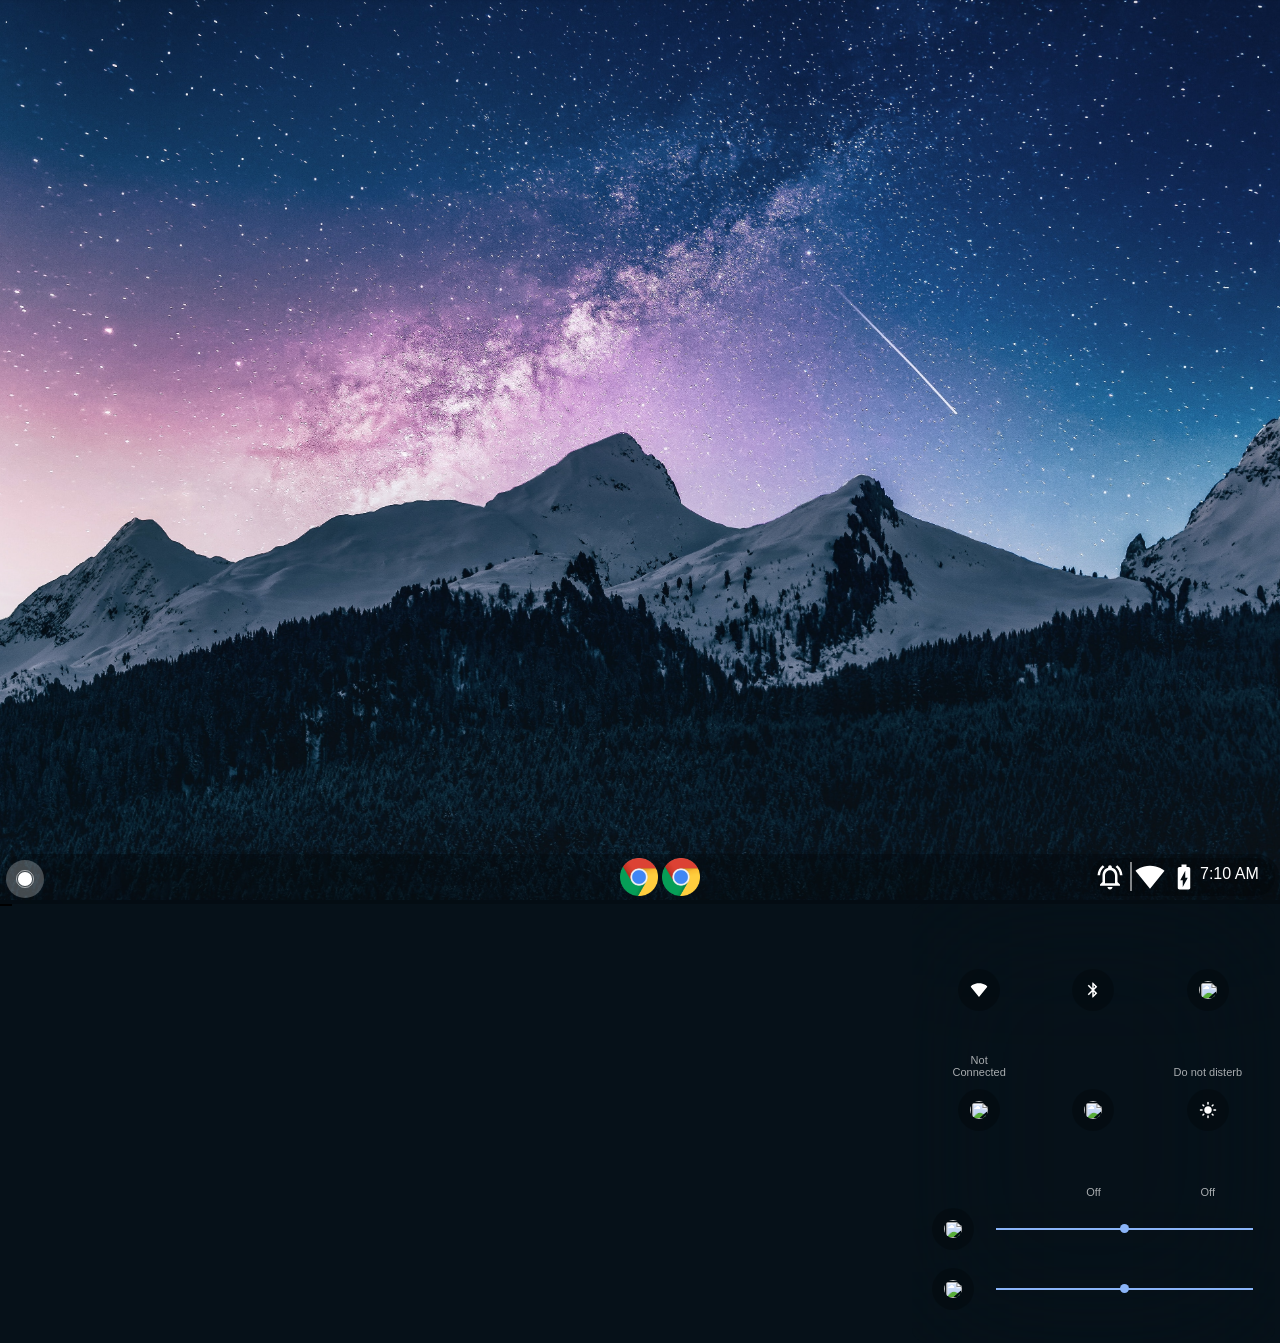
==== commit 914e3de9: "Basic Installing of custom apps" ====
--- a/Chromebook/Desktop/index.html
+++ b/Chromebook/Desktop/index.html
@@ -909,7 +909,7 @@
         <svg onclick="toggleSearchApps();" height="50px" id="chromeApps" class="chromeApps" xmlns="http://www.w3.org/2000/svg" xmlns:xlink="http://www.w3.org/1999/xlink" viewBox="0 0 480 480" shape-rendering="geometricPrecision" text-rendering="geometricPrecision"><ellipse rx="49.20027" ry="49.20027" transform="matrix(3.709339 0 0 3.709339 240 240)" fill="#fff" fill-opacity="0.25" stroke-width="0"/><ellipse rx="49.20027" ry="49.20027" transform="matrix(1.676191 0 0 1.676191 240 240)" fill="rgba(210,219,237,0)" stroke="#fff" stroke-width="3"/><ellipse rx="49.20027" ry="49.20027" transform="matrix(1.379491 0 0 1.379484 240 240)" fill="#fff" stroke="rgba(255,255,255,0)" stroke-width="3"/></svg>
         <p id="log"></p>
         <div id="desktopMenu-Center" class="desktopMenu-Center">
-          <img id="chromeApp" class="chromeApp" onclick="openApp('app-Chrome');" onmouseover="changeHoverMenu('Chrome <br> <b>Exit: Ctrl+W</b>', 'open')" onmouseleave="changeHoverMenu('', 'close')" src="img/Google_Chrome_icon_(September_2014).svg.png">
+          <img id="chromeApp" class="small-icon" onclick="openApp('app-Chrome');" onmouseover="changeHoverMenu('Chrome <br> <b>Exit: Ctrl+W</b>', 'open')" onmouseleave="changeHoverMenu('', 'close')" src="img/Google_Chrome_icon_(September_2014).svg.png">
         </div><!-- deskMenu-Center -->
         <div id="desktopMenu-Right" class="desktopMenu-Right">
           <div id="desktopMenu-More" class="desktopMenu-More" onmousedown="toggleMoreOptions();">
--- a/Chromebook/Desktop/style.css
+++ b/Chromebook/Desktop/style.css
@@ -137,18 +137,17 @@
 
 #searchApps-Apps {
   position: relative;
-  background: green;
   transition-duration: 0.5s;
   opacity: 0;
   height: 75%;
   width: 75%;
   display: flex;
   justify-content: left;
+  align-items: center;
 }
 
 #Apps-Container {
   --icon-dimension: 100px;
-  background: rgba(0, 0, 0, 0.6);
   position: relative;
   height: 100%;
   width: 95%;
@@ -179,6 +178,7 @@
 
 /* Pinned Apps */
 .desktopMenu-Center {
+    --centerIcon-dimension: calc(var(--menuHeight) - 12px);
     display: inline-block;
     margin-left: calc(50vw - calc(var(--menuHeight) + 20px));/* desktop menu apps */
     margin-top: calc(calc(var(--menuHeight) / -1) + 38px);
@@ -720,11 +720,6 @@
   margin: 0;
   height: 100%;
   padding-left: 10px;
-}
-
-.chromeApp {
-  height: calc(var(--menuHeight) - 12px);
-  cursor: pointer;
 }
 
 #app-Chrome {
@@ -932,7 +927,7 @@
   height: 20px;
 }
 
-//* {border: 0.1px solid red;}
+ /* {border: 0.1px solid red;} */
 
 
 /* Settings */
@@ -1139,10 +1134,16 @@
   width: 600px;
 }
 
-
 .icon {
-  width: var(--icon-dimension);
   height: var(--icon-dimension);
-  background: url("img/Google_Chrome_icon_(September_2014).svg.png");
-  background-size: cover;
+}
+
+.small-icon {
+  height: var(--centerIcon-dimension);
+  cursor: pointer;
+}
+
+.Chrome-Header {
+  display: flex;
+  justify-content: flex-end;
 }
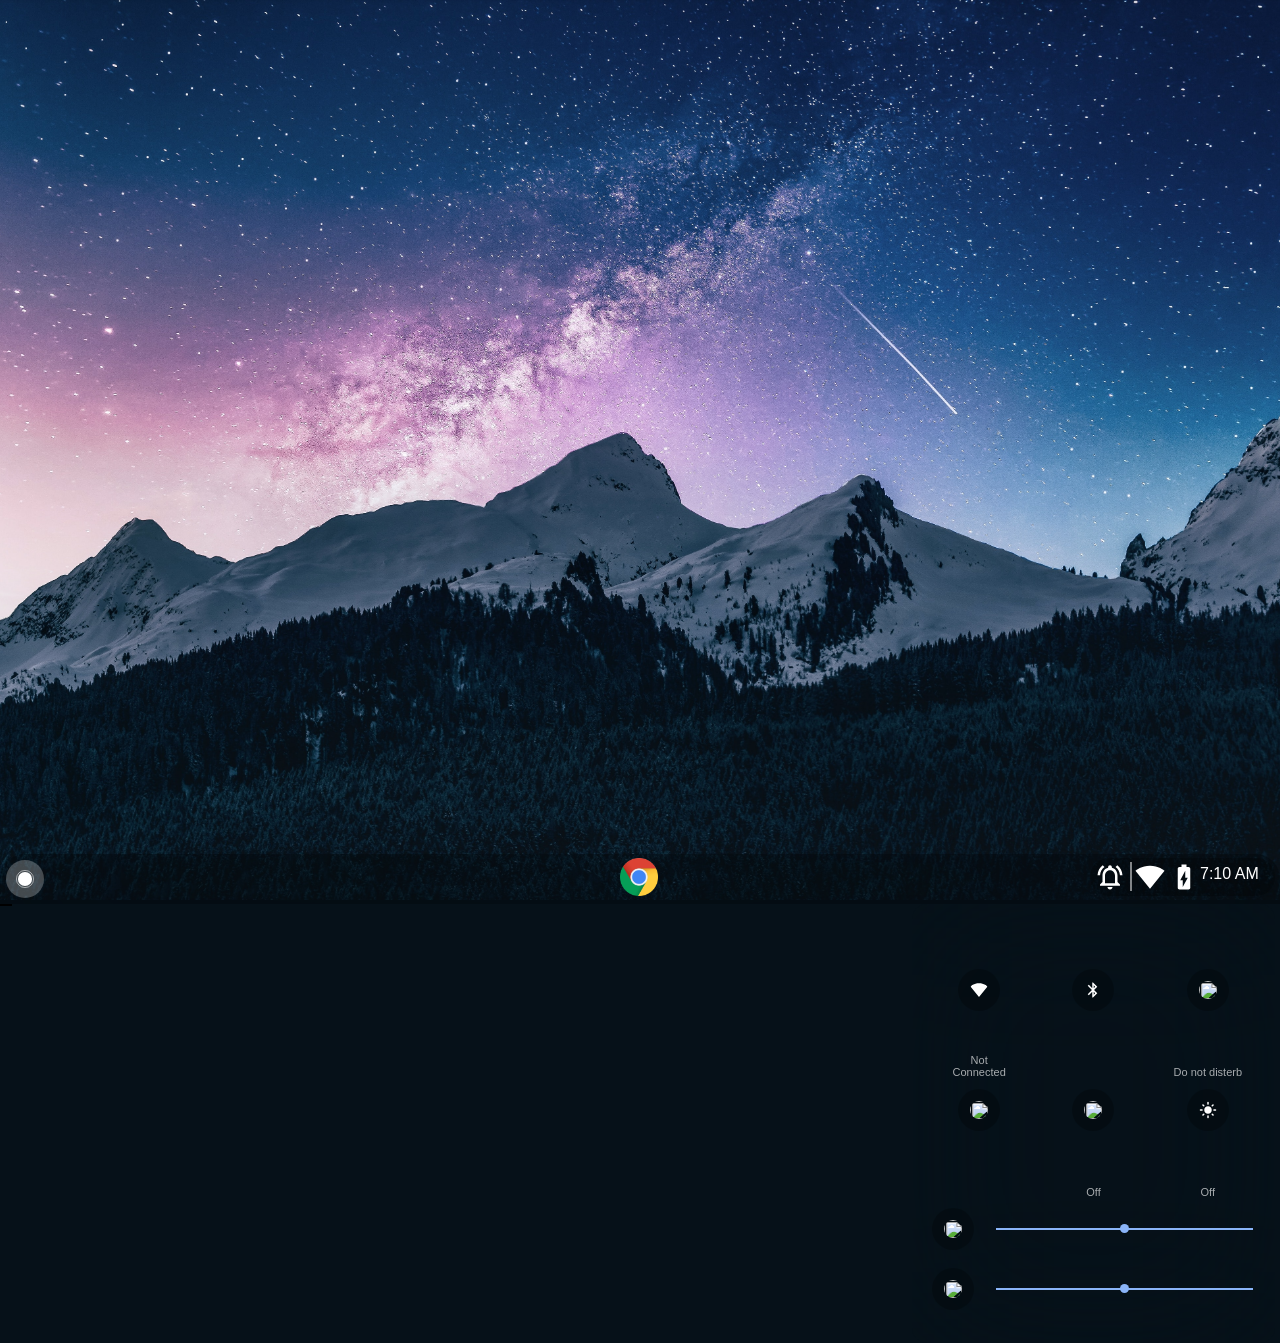
==== commit a345c438: "Implement Basic Module loading" ====
--- a/Chromebook/Desktop/index.html
+++ b/Chromebook/Desktop/index.html
@@ -15,7 +15,8 @@
     <title>Computer Simulator | Chromebook</title>
     <link href="style.css" rel="stylesheet" type="text/css" />
 	  <script src="script.js"></script>
-    <script src="app.js"></script>
+    <script src="apploader.js"></script>
+    <script src="console.js"></script>
     <link rel="preconnect" href="https://fonts.googleapis.com">
     <link href="https://fonts.googleapis.com/icon?family=Material+Icons" rel="stylesheet">
     <link rel="preconnect" href="https://fonts.gstatic.com" crossorigin>
@@ -853,39 +854,6 @@
       </div>
       
     </div><!-- settingsMain -->
-    <!-- onfocus="FocusApp($(this), true);" onfocus="FocusApp($(this));"-->
-    <!-- <div id="window-App" class="window-App resizable-win" onclick="document.getElementById('searchApps').className = 'searchApps-Closed'"> -->
-      <div id="app-Chrome" class="window-App resizable-win" onclick="document.getElementById('searchApps').className = 'searchApps-Closed';">
-        <div id="app-Chrome-header"> 
-          <div id="windowMenu" class="window-Menu">
-            <table>
-              <tr>
-                <td id="settingsMinimize" class="settings-option" onmousedown="closeApp('app-Chrome');" onmouseover="svgHover('settingsExit')" onmousemove="svgLeave('settingsExit')">
-                  <!--<svg xmlns='http://www.w3.org/2000/svg' height='24px' viewBox='0 0 24 24' width='24px' fill='#000000'><path d='M0 0h24v24H0V0z' fill='none'/><path d='M6 19h12v2H6v-2z'/></svg>-->
-                  <img id="settingsMinimize_img" src="img/minimize_black_24dp.svg">
-                </td>
-                <td id="settingsFull" class="settings-option" onclick="" onmouseover="svgHover('settingsFull')" onmousemove="svgLeave('settingsFull')">
-                  <!--<svg xmlns="http://www.w3.org/2000/svg" height="24px" viewBox="0 0 24 24" width="24px" fill="#000000"><path d="M0 0h24v24H0V0z" fill="none"/><path d="M7 14H5v5h5v-2H7v-3zm-2-4h2V7h3V5H5v5zm12 7h-3v2h5v-5h-2v3zM14 5v2h3v3h2V5h-5z"/></svg>-->
-                  <img id="settingsFull_img" src="img/fullscreen_black_24dp.svg">
-                </td>
-                <td id="settingsExit" class="settings-option" onmousedown="closeApp('app-Chrome');" onmouseover="svgHover('settingsExit')" onmousemove="svgLeave('settingsExit')">
-                  <!--<btn><svg xmlns="http://www.w3.org/2000/svg" height="24px" viewBox="0 0 24 24" width="24px" fill="#000000"><path d="M0 0h24v24H0V0z" fill="none"/><path d="M19 6.41L17.59 5 12 10.59 6.41 5 5 6.41 10.59 12 5 17.59 6.41 19 12 13.41 17.59 19 19 17.59 13.41 12 19 6.41z"/></svg></btn>!-->
-                  <img id="settingsExit_img" src="img/close_black_24dp.svg">
-                </td>
-              </tr>
-            </table>
-          </div><!-- windowMenu -->
-        </div>
-        <div id="Chrome-inner" class="Chrome-inner">
-          <img id="app-Chrome-Logo" class="app-Chrome-Logo" src="img/googlelogo_color_272x92dp.png">
-          <div id="search-Chrome" class="searchApps-Chrome">
-            <img id="app-Chrome-SearchImg" class="app-Chrome-SearchImg" onclick="openApp('app-Chrome');" src="img/search_black_24dp.svg">
-            <input id="app-Chrome-Input" class="app-Chrome-Input" type="input" onchange="googleSearch(this.value);">
-          </div>
-        </div>
-        <!-- <iframe id="chrome-iframe" src="https://www.youtube.com/embed/uD4izuDMUQA?rel=0&modestbranding=1&autohide=1&showinfo=0&controls=0" frameborder="0" allowfullscreen></iframe> -->
-      </div><!-- app-Chrome -->
-    <!-- </div>window-App -->
     
     <div id="desktop" class="desktop" onmouseenter="deskClick();" onmousedown="closeWallpaper();" onclick="rightClick('close'); deskClick();">
       <img id="background" class="background" src="img/defaultWallpaper.jpg" alt="defaultWallpaper">
@@ -894,7 +862,7 @@
           <br>
           <img id="searchApps-Center-Drag" class="searchApps-Center-Drag" src="img/keyboard_arrow_up_white_24dp.svg" onclick="toggleSearchAppsBig();">
           <div id="searchApps-Chrome" class="searchApps-Chrome">
-            <img id="searchChromeApp" class="searchChromeApp" onclick="openApp('app-Chrome');" src="img/search_black_24dp.svg">
+            <img id="searchChromeApp" class="searchChromeApp" onclick="openApp('Chrome')" src="img/search_black_24dp.svg">
             <input id="searchChromeInput" class="searchChromeInput" type="input" onchange="googleSearch(this.value);">
           </div>
         </div>  <!-- searchApps-Center -->
@@ -909,7 +877,6 @@
         <svg onclick="toggleSearchApps();" height="50px" id="chromeApps" class="chromeApps" xmlns="http://www.w3.org/2000/svg" xmlns:xlink="http://www.w3.org/1999/xlink" viewBox="0 0 480 480" shape-rendering="geometricPrecision" text-rendering="geometricPrecision"><ellipse rx="49.20027" ry="49.20027" transform="matrix(3.709339 0 0 3.709339 240 240)" fill="#fff" fill-opacity="0.25" stroke-width="0"/><ellipse rx="49.20027" ry="49.20027" transform="matrix(1.676191 0 0 1.676191 240 240)" fill="rgba(210,219,237,0)" stroke="#fff" stroke-width="3"/><ellipse rx="49.20027" ry="49.20027" transform="matrix(1.379491 0 0 1.379484 240 240)" fill="#fff" stroke="rgba(255,255,255,0)" stroke-width="3"/></svg>
         <p id="log"></p>
         <div id="desktopMenu-Center" class="desktopMenu-Center">
-          <img id="chromeApp" class="small-icon" onclick="openApp('app-Chrome');" onmouseover="changeHoverMenu('Chrome <br> <b>Exit: Ctrl+W</b>', 'open')" onmouseleave="changeHoverMenu('', 'close')" src="img/Google_Chrome_icon_(September_2014).svg.png">
         </div><!-- deskMenu-Center -->
         <div id="desktopMenu-Right" class="desktopMenu-Right">
           <div id="desktopMenu-More" class="desktopMenu-More" onmousedown="toggleMoreOptions();">
--- a/Chromebook/Desktop/style.css
+++ b/Chromebook/Desktop/style.css
@@ -715,6 +715,22 @@
   color: #7198d9;
 }
 
+.dev-text-container .error {
+  color: red;
+}
+
+.dev-text-container .warn {
+  color: orange;
+}
+
+.dev-text-container .info {
+  color: lightblue;
+}
+
+.dev-text-container .log {
+  color: gray;
+}
+
 #devText {
   overflow-y: scroll;
   margin: 0;
